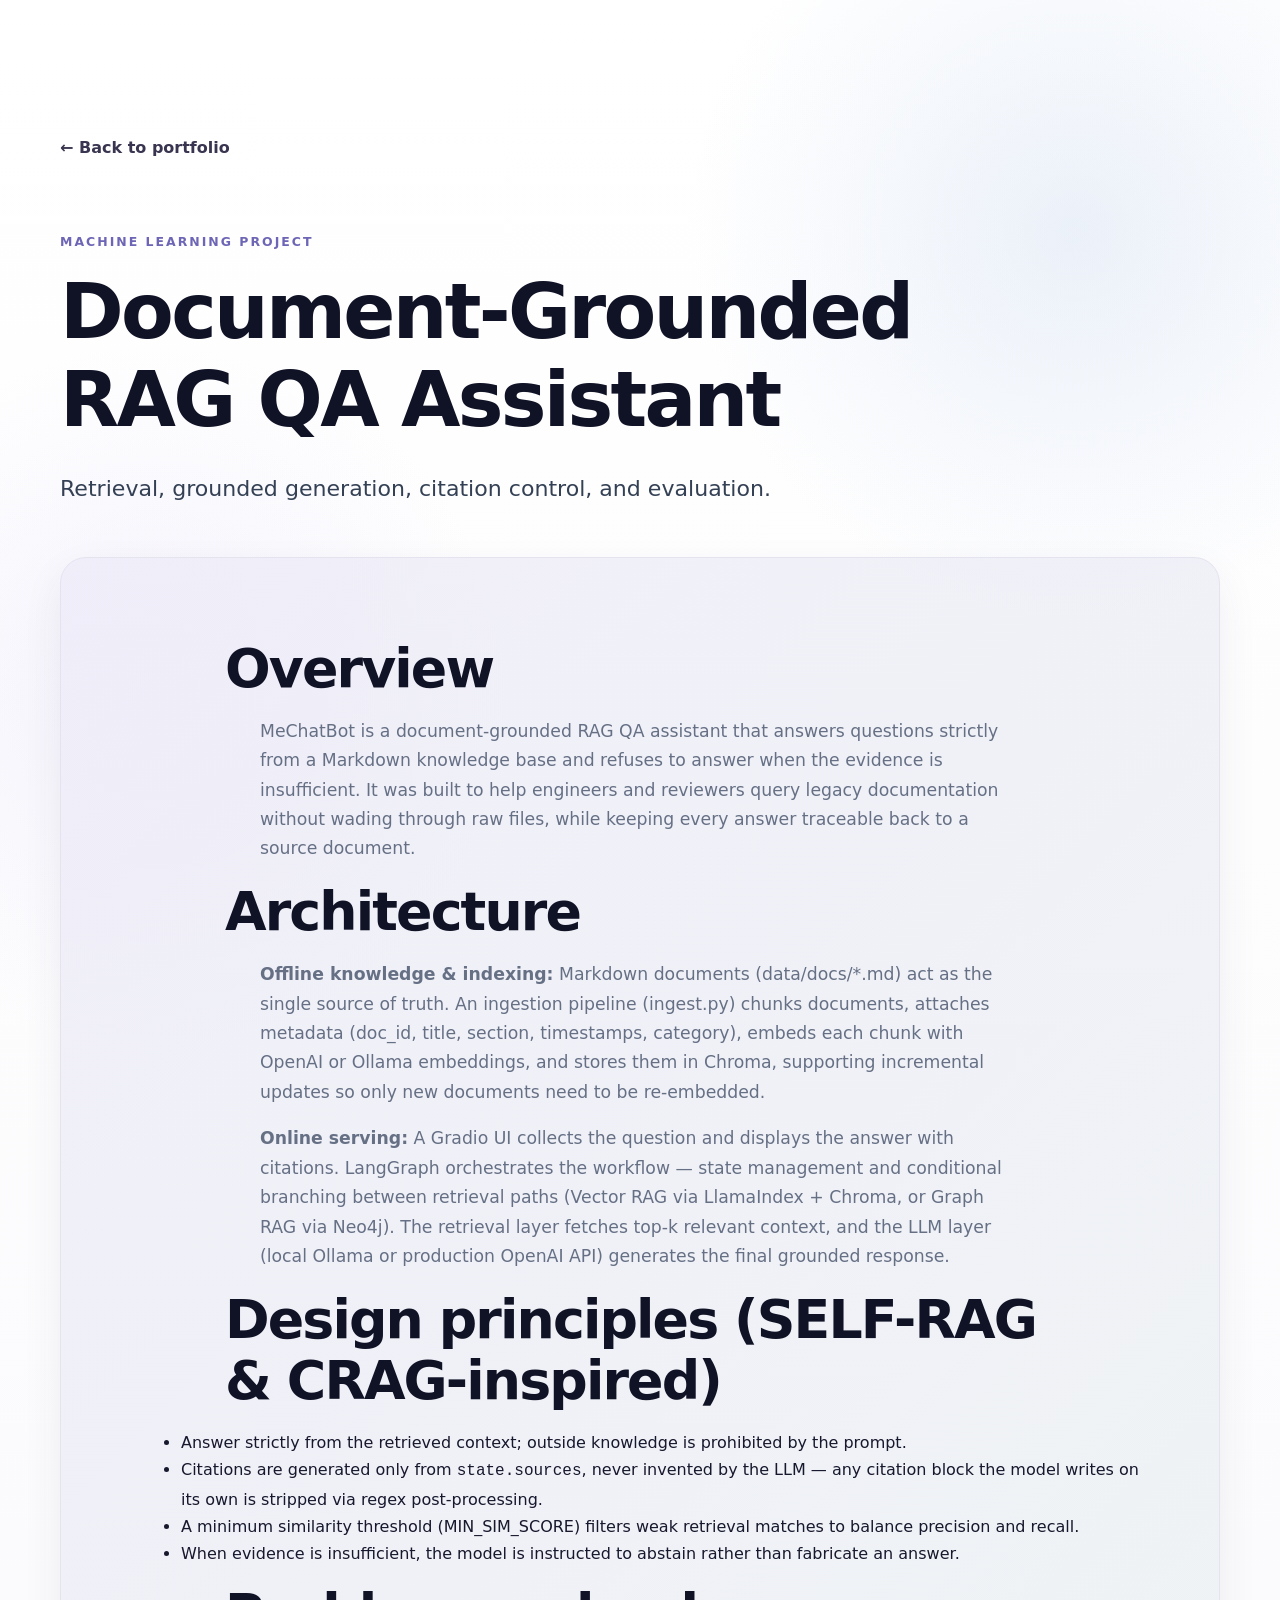
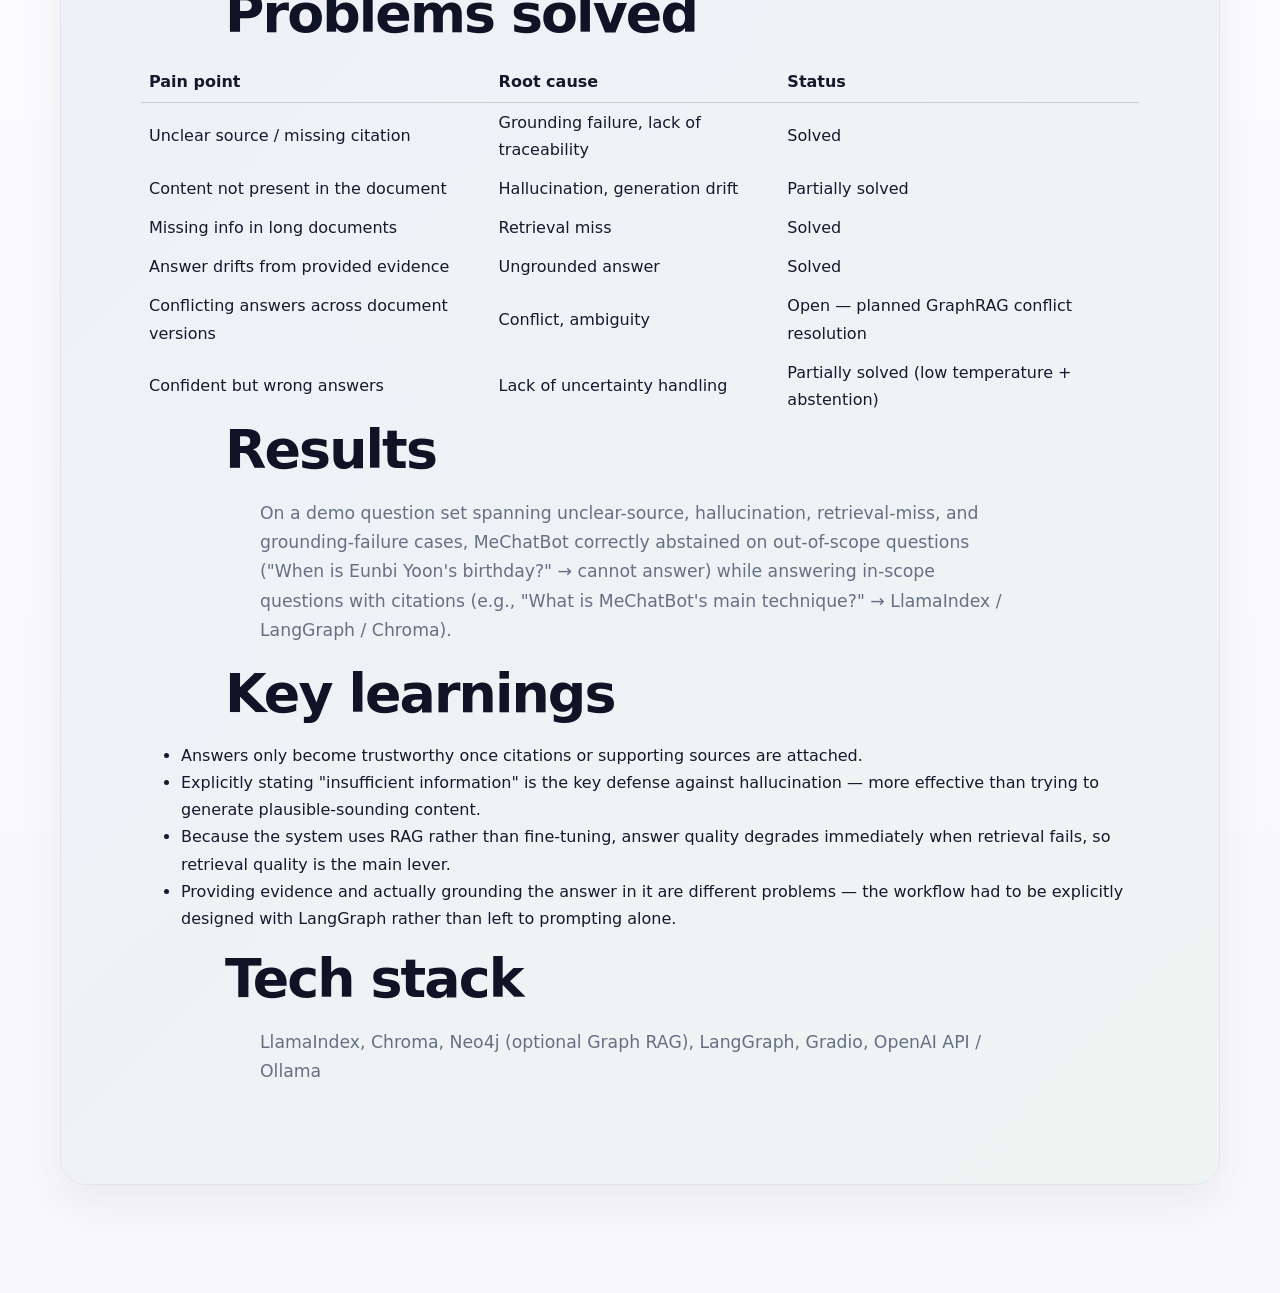
==== pages/project-rag.html @ 6f9f7d50 "update stype" ====
<!doctype html><html><head><meta charset="utf-8"><meta name="viewport" content="width=device-width,initial-scale=1"><link rel="stylesheet" href="../styles/main.css"><title>Document-Grounded RAG QA Assistant | Eunbi Yoon</title></head><body><main class="section container"><a class="card-cta" href="../index.html#ml-projects">← Back to portfolio</a><p class="eyebrow" style="margin-top:70px">Machine Learning Project</p><h1 style="font-size:clamp(2.7rem,6vw,5rem)">Document-Grounded RAG QA Assistant</h1><p class="hero-description">Retrieval, grounded generation, citation control, and evaluation.</p><div class="contact-card" style="margin-top:50px;text-align:left">
<h2>Overview</h2>
<p>MeChatBot is a document-grounded RAG QA assistant that answers questions strictly from a Markdown knowledge base and refuses to answer when the evidence is insufficient. It was built to help engineers and reviewers query legacy documentation without wading through raw files, while keeping every answer traceable back to a source document.</p>

<h2>Architecture</h2>
<p><strong>Offline knowledge &amp; indexing:</strong> Markdown documents (data/docs/*.md) act as the single source of truth. An ingestion pipeline (ingest.py) chunks documents, attaches metadata (doc_id, title, section, timestamps, category), embeds each chunk with OpenAI or Ollama embeddings, and stores them in Chroma, supporting incremental updates so only new documents need to be re-embedded.</p>
<p><strong>Online serving:</strong> A Gradio UI collects the question and displays the answer with citations. LangGraph orchestrates the workflow — state management and conditional branching between retrieval paths (Vector RAG via LlamaIndex + Chroma, or Graph RAG via Neo4j). The retrieval layer fetches top-k relevant context, and the LLM layer (local Ollama or production OpenAI API) generates the final grounded response.</p>

<h2>Design principles (SELF-RAG &amp; CRAG-inspired)</h2>
<ul>
<li>Answer strictly from the retrieved context; outside knowledge is prohibited by the prompt.</li>
<li>Citations are generated only from <code>state.sources</code>, never invented by the LLM — any citation block the model writes on its own is stripped via regex post-processing.</li>
<li>A minimum similarity threshold (MIN_SIM_SCORE) filters weak retrieval matches to balance precision and recall.</li>
<li>When evidence is insufficient, the model is instructed to abstain rather than fabricate an answer.</li>
</ul>

<h2>Problems solved</h2>
<table style="width:100%;border-collapse:collapse;margin-top:10px">
<tr style="border-bottom:1px solid #ccc"><th style="text-align:left;padding:6px 8px">Pain point</th><th style="text-align:left;padding:6px 8px">Root cause</th><th style="text-align:left;padding:6px 8px">Status</th></tr>
<tr><td style="padding:6px 8px">Unclear source / missing citation</td><td style="padding:6px 8px">Grounding failure, lack of traceability</td><td style="padding:6px 8px">Solved</td></tr>
<tr><td style="padding:6px 8px">Content not present in the document</td><td style="padding:6px 8px">Hallucination, generation drift</td><td style="padding:6px 8px">Partially solved</td></tr>
<tr><td style="padding:6px 8px">Missing info in long documents</td><td style="padding:6px 8px">Retrieval miss</td><td style="padding:6px 8px">Solved</td></tr>
<tr><td style="padding:6px 8px">Answer drifts from provided evidence</td><td style="padding:6px 8px">Ungrounded answer</td><td style="padding:6px 8px">Solved</td></tr>
<tr><td style="padding:6px 8px">Conflicting answers across document versions</td><td style="padding:6px 8px">Conflict, ambiguity</td><td style="padding:6px 8px">Open — planned GraphRAG conflict resolution</td></tr>
<tr><td style="padding:6px 8px">Confident but wrong answers</td><td style="padding:6px 8px">Lack of uncertainty handling</td><td style="padding:6px 8px">Partially solved (low temperature + abstention)</td></tr>
</table>

<h2>Results</h2>
<p>On a demo question set spanning unclear-source, hallucination, retrieval-miss, and grounding-failure cases, MeChatBot correctly abstained on out-of-scope questions ("When is Eunbi Yoon's birthday?" → cannot answer) while answering in-scope questions with citations (e.g., "What is MeChatBot's main technique?" → LlamaIndex / LangGraph / Chroma).</p>

<h2>Key learnings</h2>
<ul>
<li>Answers only become trustworthy once citations or supporting sources are attached.</li>
<li>Explicitly stating "insufficient information" is the key defense against hallucination — more effective than trying to generate plausible-sounding content.</li>
<li>Because the system uses RAG rather than fine-tuning, answer quality degrades immediately when retrieval fails, so retrieval quality is the main lever.</li>
<li>Providing evidence and actually grounding the answer in it are different problems — the workflow had to be explicitly designed with LangGraph rather than left to prompting alone.</li>
</ul>

<h2>Tech stack</h2>
<p>LlamaIndex, Chroma, Neo4j (optional Graph RAG), LangGraph, Gradio, OpenAI API / Ollama</p>
</div></main></body></html>
---- styles/main.css ----
:root {
  --ink: #101828;
  --ink-strong: #07111f;
  --muted: #5f6b7a;
  --paper: #ffffff;
  --soft: #f4f6f8;
  --line: #dce2e8;
  --accent: #1f5eff;
  --accent-dark: #1446c6;
  --dark: #0b1220;
  --dark-soft: #121c2d;
  --max-width: 1160px;
  --radius: 18px;
  --shadow: 0 20px 55px rgba(16, 24, 40, 0.09);
}

* {
  box-sizing: border-box;
}

html {
  scroll-behavior: smooth;
  scroll-padding-top: 90px;
}

body {
  margin: 0;
  background: var(--paper);
  color: var(--ink);
  font-family: "DM Sans", system-ui, -apple-system, BlinkMacSystemFont, "Segoe UI", sans-serif;
  font-size: 16px;
  line-height: 1.7;
  -webkit-font-smoothing: antialiased;
}

::selection {
  color: white;
  background: var(--accent);
}

img {
  max-width: 100%;
}

button,
a {
  font: inherit;
}

a {
  color: inherit;
  text-decoration: none;
}

p,
h1,
h2,
h3 {
  margin-top: 0;
}

h1,
h2,
h3,
.brand {
  font-family: "Manrope", system-ui, sans-serif;
}

h1,
h2,
h3 {
  color: var(--ink-strong);
  line-height: 1.14;
  letter-spacing: -0.035em;
}

h1 {
  max-width: 880px;
  margin-bottom: 26px;
  font-size: clamp(3rem, 6.8vw, 6.2rem);
  font-weight: 800;
}

h1 span {
  color: var(--accent);
}

h2 {
  margin-bottom: 18px;
  font-size: clamp(2.1rem, 4.2vw, 4rem);
  font-weight: 750;
}

h3 {
  margin-bottom: 12px;
  font-size: clamp(1.35rem, 2.2vw, 2rem);
  font-weight: 700;
}

.container {
  width: min(calc(100% - 48px), var(--max-width));
  margin-inline: auto;
}

.skip-link {
  position: absolute;
  z-index: 999;
  top: -60px;
  left: 20px;
  padding: 10px 14px;
  color: white;
  background: var(--dark);
  border-radius: 8px;
}

.skip-link:focus {
  top: 16px;
}

.site-header {
  position: sticky;
  z-index: 100;
  top: 0;
  background: rgba(255, 255, 255, 0.9);
  border-bottom: 1px solid rgba(220, 226, 232, 0.9);
  backdrop-filter: blur(16px);
}

.nav {
  min-height: 76px;
  display: flex;
  align-items: center;
  justify-content: space-between;
  gap: 28px;
}

.brand {
  display: inline-flex;
  align-items: center;
  gap: 12px;
  font-weight: 800;
  letter-spacing: -0.02em;
}

.brand-mark {
  width: 36px;
  height: 36px;
  display: grid;
  place-items: center;
  color: white;
  background: var(--ink-strong);
  border-radius: 50%;
  font-size: 0.75rem;
}

.nav-links {
  display: flex;
  align-items: center;
  gap: 28px;
  color: var(--muted);
  font-size: 0.94rem;
  font-weight: 600;
}

.nav-links a,
.footer-links a,
.social-links a {
  transition: color 160ms ease;
}

.nav-links a:hover,
.footer-links a:hover,
.social-links a:hover {
  color: var(--accent);
}

.nav-resume {
  padding: 9px 16px;
  color: white;
  background: var(--ink-strong);
  border-radius: 999px;
  font-size: 0.9rem;
  font-weight: 700;
  transition: transform 160ms ease, background 160ms ease;
}

.nav-resume:hover {
  background: var(--accent);
  transform: translateY(-1px);
}

.hero {
  min-height: calc(100vh - 76px);
  display: grid;
  grid-template-columns: minmax(0, 1.6fr) minmax(310px, 0.72fr);
  align-items: center;
  gap: 70px;
  padding-block: 100px;
}

.availability {
  width: fit-content;
  display: inline-flex;
  align-items: center;
  gap: 9px;
  margin-bottom: 24px;
  padding: 7px 12px;
  color: #126b43;
  background: #ebf8f1;
  border: 1px solid #c8ead8;
  border-radius: 999px;
  font-size: 0.85rem;
  font-weight: 700;
}

.availability span {
  width: 8px;
  height: 8px;
  background: #1b9b62;
  border-radius: 50%;
  box-shadow: 0 0 0 4px rgba(27, 155, 98, 0.13);
}

.eyebrow {
  margin-bottom: 16px;
  color: var(--accent);
  font-size: 0.78rem;
  font-weight: 800;
  letter-spacing: 0.16em;
  text-transform: uppercase;
}

.hero-description {
  max-width: 760px;
  margin-bottom: 14px;
  color: #344054;
  font-size: clamp(1.15rem, 1.9vw, 1.38rem);
  line-height: 1.68;
}

.hero-subtext {
  max-width: 700px;
  color: var(--muted);
}

.hero-actions {
  display: flex;
  flex-wrap: wrap;
  gap: 12px;
  margin-top: 34px;
}

.button {
  min-height: 48px;
  display: inline-flex;
  align-items: center;
  justify-content: center;
  padding: 11px 20px;
  border: 1px solid transparent;
  border-radius: 10px;
  font-weight: 700;
  transition: transform 160ms ease, box-shadow 160ms ease, background 160ms ease;
}

.button:hover {
  transform: translateY(-2px);
}

.button-primary {
  color: white;
  background: var(--accent);
  box-shadow: 0 10px 25px rgba(31, 94, 255, 0.2);
}

.button-primary:hover {
  background: var(--accent-dark);
  box-shadow: 0 14px 30px rgba(31, 94, 255, 0.25);
}

.button-secondary {
  color: var(--ink);
  background: white;
  border-color: var(--line);
}

.button-secondary:hover {
  border-color: #aeb8c4;
  box-shadow: 0 10px 22px rgba(16, 24, 40, 0.08);
}

.social-links {
  display: flex;
  flex-wrap: wrap;
  gap: 22px;
  margin-top: 28px;
  color: var(--muted);
  font-size: 0.92rem;
  font-weight: 700;
}

.hero-panel {
  padding: 28px;
  color: white;
  background: var(--dark);
  border-radius: 24px;
  box-shadow: var(--shadow);
}

.panel-header {
  display: flex;
  align-items: center;
  justify-content: space-between;
  padding-bottom: 20px;
  border-bottom: 1px solid rgba(255, 255, 255, 0.12);
}

.panel-kicker,
.panel-number {
  color: #9fb2cc;
  font-size: 0.76rem;
  font-weight: 800;
  letter-spacing: 0.13em;
  text-transform: uppercase;
}

.panel-list article {
  display: grid;
  grid-template-columns: 30px 1fr;
  gap: 14px;
  padding-block: 24px;
  border-bottom: 1px solid rgba(255, 255, 255, 0.1);
}

.panel-list article:last-child {
  padding-bottom: 2px;
  border-bottom: 0;
}

.panel-list article > span {
  color: #6f8cb4;
  font-size: 0.76rem;
  font-weight: 800;
}

.panel-list h2 {
  margin-bottom: 7px;
  color: white;
  font-size: 1.08rem;
  letter-spacing: -0.02em;
}

.panel-list p {
  margin: 0;
  color: #aebcd0;
  font-size: 0.92rem;
  line-height: 1.62;
}

.section {
  padding-block: 110px;
}

.section-dark {
  color: white;
  background: var(--dark);
}

.section-dark h2 {
  color: white;
}

.section-soft {
  background: var(--soft);
  border-block: 1px solid var(--line);
}

.about-grid {
  display: grid;
  grid-template-columns: 190px 1fr;
  gap: 80px;
}

.section-label {
  display: flex;
  align-items: center;
  gap: 14px;
  align-self: start;
  color: #9fb2cc;
  font-size: 0.76rem;
  font-weight: 800;
  letter-spacing: 0.13em;
  text-transform: uppercase;
}

.section-label span {
  width: 35px;
  height: 35px;
  display: grid;
  place-items: center;
  border: 1px solid currentColor;
  border-radius: 50%;
}

.section-label p {
  margin: 0;
}

.section-label.light {
  color: var(--accent);
}

.about-copy > p {
  max-width: 830px;
  color: #b7c2d2;
  font-size: 1.08rem;
}

.stats-grid {
  display: grid;
  grid-template-columns: repeat(4, 1fr);
  gap: 16px;
  margin-top: 50px;
}

.stats-grid div {
  min-height: 135px;
  display: flex;
  flex-direction: column;
  justify-content: flex-end;
  padding: 22px;
  background: var(--dark-soft);
  border: 1px solid rgba(255, 255, 255, 0.09);
  border-radius: 14px;
}

.stats-grid strong {
  color: white;
  font-family: "Manrope", sans-serif;
  font-size: 2rem;
}

.stats-grid span {
  color: #9fb0c6;
  font-size: 0.86rem;
}

.section-heading {
  display: grid;
  grid-template-columns: 190px 1fr;
  gap: 80px;
  margin-bottom: 54px;
}

.section-heading > div:last-child {
  max-width: 800px;
}

.section-heading h2 {
  margin-bottom: 10px;
}

.section-heading > div:last-child > p {
  margin: 0;
  color: var(--muted);
}

.projects-list {
  border-top: 1px solid var(--line);
}

.project-card {
  display: grid;
  grid-template-columns: 110px 1fr;
  gap: 50px;
  padding-block: 52px;
  border-bottom: 1px solid var(--line);
}

.featured-project {
  margin-top: 24px;
  padding: 42px;
  background: #f8faff;
  border: 1px solid #d9e3ff;
  border-radius: var(--radius);
}

.project-index {
  color: #a1aab6;
  font-family: "Manrope", sans-serif;
  font-size: 0.9rem;
  font-weight: 800;
}

.project-topline {
  display: flex;
  align-items: center;
  justify-content: space-between;
  gap: 20px;
  margin-bottom: 12px;
  color: var(--accent);
  font-size: 0.78rem;
  font-weight: 800;
  letter-spacing: 0.08em;
  text-transform: uppercase;
}

.project-topline p {
  margin: 0;
}

.project-summary {
  max-width: 880px;
  margin-bottom: 24px;
  color: var(--muted);
  font-size: 1.04rem;
}

.metrics {
  display: grid;
  grid-template-columns: repeat(3, 1fr);
  gap: 12px;
  margin: 28px 0;
}

.metrics.compact-metrics {
  max-width: 620px;
  grid-template-columns: repeat(2, 1fr);
}

.metrics div {
  padding: 18px;
  background: white;
  border: 1px solid var(--line);
  border-radius: 12px;
}

.metrics strong,
.metrics span {
  display: block;
}

.metrics strong {
  color: var(--ink-strong);
  font-family: "Manrope", sans-serif;
  font-size: 1.25rem;
}

.metrics span {
  color: var(--muted);
  font-size: 0.8rem;
}

.tag-list {
  display: flex;
  flex-wrap: wrap;
  gap: 8px;
}

.tag-list span {
  padding: 5px 10px;
  color: #495566;
  background: white;
  border: 1px solid var(--line);
  border-radius: 999px;
  font-size: 0.78rem;
  font-weight: 600;
}

.project-links {
  margin-top: 24px;
}

.project-links a {
  color: var(--accent);
  font-weight: 800;
}

.project-links a:hover {
  color: var(--accent-dark);
}

.experience-list {
  background: white;
  border: 1px solid var(--line);
  border-radius: var(--radius);
  overflow: hidden;
}

.experience-card {
  display: grid;
  grid-template-columns: 220px 1fr;
  gap: 50px;
  padding: 40px;
  border-bottom: 1px solid var(--line);
}

.experience-card:last-child {
  border-bottom: 0;
}

.experience-date {
  color: var(--muted);
  font-size: 0.88rem;
  font-weight: 700;
}

.company {
  margin-bottom: 8px;
  color: var(--accent);
  font-size: 0.83rem;
  font-weight: 800;
  letter-spacing: 0.07em;
  text-transform: uppercase;
}

.experience-main h3 {
  margin-bottom: 16px;
}

.experience-main ul {
  margin: 0 0 22px;
  padding-left: 20px;
  color: var(--muted);
}

.experience-main li + li {
  margin-top: 8px;
}

.education-card .experience-main > p:last-child {
  color: var(--muted);
}

.skills-grid {
  display: grid;
  grid-template-columns: repeat(2, 1fr);
  gap: 18px;
}

.skills-grid article {
  min-height: 260px;
  padding: 32px;
  border: 1px solid var(--line);
  border-radius: var(--radius);
  transition: transform 180ms ease, box-shadow 180ms ease, border-color 180ms ease;
}

.skills-grid article:hover {
  border-color: #bac6d3;
  box-shadow: var(--shadow);
  transform: translateY(-4px);
}

.skill-number {
  margin-bottom: 50px;
  color: var(--accent);
  font-size: 0.76rem;
  font-weight: 800;
}

.skills-grid article > p:last-child {
  margin: 0;
  color: var(--muted);
}

.awards-section {
  color: white;
  background: var(--accent);
}

.awards-section h2 {
  max-width: 650px;
  margin: 0;
  color: white;
}

.awards-section .eyebrow {
  color: #dce6ff;
}

.awards-grid {
  display: grid;
  grid-template-columns: 1fr 1fr;
  gap: 90px;
  align-items: end;
}

.award-details {
  display: grid;
  grid-template-columns: repeat(3, 1fr);
  gap: 14px;
}

.award-details div {
  min-height: 150px;
  display: flex;
  flex-direction: column;
  justify-content: flex-end;
  padding: 20px;
  background: rgba(255, 255, 255, 0.12);
  border: 1px solid rgba(255, 255, 255, 0.2);
  border-radius: 14px;
}

.award-details strong {
  font-family: "Manrope", sans-serif;
  font-size: 2rem;
}

.award-details span {
  color: #e3eaff;
  font-size: 0.82rem;
}

.contact-card {
  padding: 80px;
  text-align: center;
  background: var(--soft);
  border: 1px solid var(--line);
  border-radius: 26px;
}

.contact-card h2 {
  max-width: 830px;
  margin-inline: auto;
}

.contact-card > p:not(.eyebrow) {
  max-width: 760px;
  margin-inline: auto;
  color: var(--muted);
  font-size: 1.08rem;
}

.contact-actions {
  justify-content: center;
}

.contact-email {
  display: inline-block;
  margin-top: 24px;
  color: var(--accent);
  font-weight: 800;
}

.footer {
  color: #9ba8b8;
  background: var(--dark);
}

.footer-inner {
  min-height: 160px;
  display: grid;
  grid-template-columns: 1fr auto auto;
  align-items: center;
  gap: 50px;
}

.footer strong {
  color: white;
  font-family: "Manrope", sans-serif;
}

.footer p {
  margin: 3px 0 0;
  font-size: 0.86rem;
}

.footer-links {
  display: flex;
  gap: 18px;
  font-size: 0.9rem;
  font-weight: 700;
}

@media (max-width: 980px) {
  .nav-links {
    display: none;
  }

  .hero {
    grid-template-columns: 1fr;
    min-height: auto;
    gap: 55px;
    padding-block: 80px;
  }

  .hero-panel {
    max-width: 650px;
  }

  .about-grid,
  .section-heading {
    grid-template-columns: 1fr;
    gap: 28px;
  }

  .stats-grid {
    grid-template-columns: repeat(2, 1fr);
  }

  .awards-grid {
    grid-template-columns: 1fr;
    gap: 50px;
  }

  .footer-inner {
    grid-template-columns: 1fr auto;
  }

  .footer-inner > p:last-child {
    grid-column: 1 / -1;
    margin-bottom: 26px;
  }
}

@media (max-width: 720px) {
  .container {
    width: min(calc(100% - 30px), var(--max-width));
  }

  .nav {
    min-height: 68px;
  }

  .brand > span:last-child {
    display: none;
  }

  .section {
    padding-block: 78px;
  }

  .project-card,
  .experience-card {
    grid-template-columns: 1fr;
    gap: 14px;
  }

  .featured-project,
  .experience-card {
    padding: 26px;
  }

  .metrics,
  .metrics.compact-metrics,
  .skills-grid,
  .award-details {
    grid-template-columns: 1fr;
  }

  .project-topline {
    align-items: flex-start;
    flex-direction: column;
    gap: 4px;
  }

  .skills-grid article {
    min-height: auto;
  }

  .skill-number {
    margin-bottom: 30px;
  }

  .contact-card {
    padding: 50px 24px;
  }

  .footer-inner {
    grid-template-columns: 1fr;
    gap: 20px;
    padding-block: 42px;
  }

  .footer-inner > p:last-child {
    grid-column: auto;
    margin-bottom: 0;
  }
}

@media (max-width: 480px) {
  h1 {
    font-size: 2.75rem;
  }

  .nav-resume {
    padding: 8px 12px;
  }

  .hero {
    padding-block: 62px;
  }

  .hero-actions .button {
    width: 100%;
  }

  .stats-grid {
    grid-template-columns: 1fr;
  }

  .social-links {
    gap: 15px;
  }
}

@media (prefers-reduced-motion: reduce) {
  html {
    scroll-behavior: auto;
  }

  *,
  *::before,
  *::after {
    transition-duration: 0.01ms !important;
    animation-duration: 0.01ms !important;
    animation-iteration-count: 1 !important;
  }
}

.project-category { margin-top: 64px; }
.project-category > h3 { margin-bottom: 24px; font-size: clamp(1.7rem, 3vw, 2.6rem); }
.project-category + .project-category { margin-top: 88px; }
.certification-section { background: var(--dark); color: white; }
.certification-section h2, .certification-section h3 { color: white; }
.certification-section .section-heading > div:last-child > p { color: #aebcd0; }
.certification-grid { display: grid; grid-template-columns: repeat(3, 1fr); gap: 18px; }
.certification-grid article { min-height: 220px; padding: 28px; background: var(--dark-soft); border: 1px solid rgba(255,255,255,.1); border-radius: var(--radius); }
.certification-grid article > p:last-child { margin: 0; color: #aebcd0; }
@media (max-width: 980px) { .certification-grid { grid-template-columns: 1fr; } }


/* --- 2026 portfolio refresh: brighter, visual, clickable cards --- */
body{background:linear-gradient(180deg,#fff 0%,#fbfcff 34%,#fff 100%)}
.hero{position:relative}.hero:before{content:"";position:absolute;width:420px;height:420px;right:4%;top:8%;background:radial-gradient(circle,rgba(116,94,255,.16),rgba(74,144,255,.08) 45%,transparent 70%);filter:blur(8px);pointer-events:none}
.showcase-section{position:relative;overflow:hidden}.research-section{background:linear-gradient(135deg,#f8f5ff 0%,#fff 48%,#f1f7ff 100%)}.ml-section{background:linear-gradient(135deg,#fff 0%,#f2fbff 52%,#fff7fb 100%);border-block:1px solid #e8edf6}
.visual-card-grid{display:grid;grid-template-columns:repeat(2,minmax(0,1fr));gap:28px}.visual-card{display:flex;flex-direction:column;min-width:0;background:rgba(255,255,255,.88);border:1px solid rgba(166,180,214,.45);border-radius:24px;overflow:hidden;box-shadow:0 16px 45px rgba(57,72,115,.10);transition:transform .28s ease,box-shadow .28s ease,border-color .28s ease}.visual-card:hover{transform:translateY(-8px);box-shadow:0 28px 70px rgba(67,80,145,.18);border-color:rgba(91,101,255,.42)}
.card-image,.cert-image{position:relative;overflow:hidden;background:linear-gradient(135deg,#e9e6ff,#e9f5ff 52%,#ffeef6);isolation:isolate}.card-image{aspect-ratio:16/9}.card-image img,.cert-image img{width:100%;height:100%;object-fit:cover;display:block;transition:transform .5s ease}.visual-card:hover .card-image img,.cert-card:hover .cert-image img{transform:scale(1.045)}.card-image img:not([src]),.cert-image img:not([src]){display:none}.image-fallback{position:absolute;inset:0;display:grid;place-items:center;padding:30px;text-align:center;font-family:"Manrope",sans-serif;font-weight:800;font-size:1.25rem;color:#44506b;background:linear-gradient(135deg,rgba(226,220,255,.95),rgba(222,244,255,.92) 55%,rgba(255,226,241,.9));z-index:-1}.metric-badge{position:absolute;right:16px;bottom:16px;padding:8px 12px;border-radius:999px;background:rgba(9,17,36,.84);color:#fff;font-size:.78rem;font-weight:800;backdrop-filter:blur(10px)}
.card-body{padding:28px}.card-body h3{font-size:clamp(1.35rem,2vw,1.85rem)}.card-meta{display:flex;justify-content:space-between;gap:14px;margin-bottom:13px;color:#6758e8;font-size:.75rem;font-weight:800;letter-spacing:.06em;text-transform:uppercase}.card-body>p{color:var(--muted)}.card-cta{display:inline-flex;align-items:center;gap:7px;margin-top:24px;color:#4e55df;font-weight:800}.card-cta b{transition:transform .2s ease}.visual-card:hover .card-cta b{transform:translate(3px,-3px)}
.research-card:before,.ml-card:before{content:"";height:4px;background:linear-gradient(90deg,#7758ff,#4ca5ff,#f37bb6)}
.certification-section{background:linear-gradient(135deg,#0b1220 0%,#151c38 45%,#251b4c 100%);color:white;position:relative;overflow:hidden}.certification-section:after{content:"";position:absolute;width:500px;height:500px;right:-160px;top:-180px;border-radius:50%;background:radial-gradient(circle,rgba(137,111,255,.32),transparent 67%)}.certification-section .section-heading,.certification-section .certification-grid{position:relative;z-index:1}.certification-section h2,.certification-section h3{color:white}.certification-section .section-heading>div:last-child>p{color:#c6cde0}.certification-grid{display:grid;grid-template-columns:repeat(3,minmax(0,1fr));gap:22px}.cert-card{overflow:hidden;background:rgba(255,255,255,.09);border:1px solid rgba(255,255,255,.16);border-radius:22px;box-shadow:0 18px 50px rgba(0,0,0,.18);backdrop-filter:blur(12px);transition:transform .28s ease,border-color .28s ease,background .28s ease}.cert-card:hover{transform:translateY(-7px) rotate(-.25deg);border-color:rgba(188,176,255,.62);background:rgba(255,255,255,.13)}.cert-image{aspect-ratio:4/3;background:linear-gradient(135deg,#2a2858,#183d68 60%,#49234f)}.cert-image .image-fallback{color:#eef1ff;background:linear-gradient(135deg,#34306c,#20527d 55%,#6a345f)}.cert-copy{padding:23px}.cert-copy .company{color:#c9c2ff}.cert-copy>p:last-child{color:#bbc5dc}
@media(max-width:900px){.visual-card-grid,.certification-grid{grid-template-columns:1fr}.cert-card{display:grid;grid-template-columns:minmax(180px,.75fr) 1fr}.cert-image{aspect-ratio:auto;min-height:220px}}
@media(max-width:600px){.card-body{padding:22px}.card-meta{flex-direction:column;gap:3px}.cert-card{display:block}.cert-image{aspect-ratio:4/3;min-height:0}}

/* Warm lilac / rose / peach palette override */
:root{--accent:#b45f8d;--accent-dark:#8e466d;--dark:#211a22;--dark-soft:#30252f;--soft:#fff9f7;--line:#eadfdf;--muted:#6f6269;--ink:#332a30;--ink-strong:#241d21}
body{background:linear-gradient(180deg,#fffdfb 0%,#fff8f6 34%,#fffdfb 100%)}
.hero:before{background:radial-gradient(circle,rgba(235,166,190,.24),rgba(244,196,151,.13) 45%,transparent 70%)}
.research-section{background:linear-gradient(135deg,#fff4f7 0%,#fffdfb 48%,#fff4ed 100%)}
.ml-section{background:linear-gradient(135deg,#fffdfb 0%,#f7f1e8 52%,#fff2f5 100%);border-block:1px solid #eee1dc}
.card-image,.cert-image{background:linear-gradient(135deg,#f7dfe8,#f7ead8 52%,#eee3ef)}
.image-fallback{color:#6b4f5c;background:linear-gradient(135deg,rgba(248,218,228,.96),rgba(250,232,207,.94) 55%,rgba(238,221,236,.92))}
.card-meta{color:#ad5c83}.card-cta{color:#a44f78}
.research-card:before,.ml-card:before{background:linear-gradient(90deg,#c96893,#e7a36f,#b58ab9)}
.certification-section{background:linear-gradient(135deg,#241b21 0%,#3a2833 48%,#50313d 100%)}
.certification-section:after{background:radial-gradient(circle,rgba(224,139,169,.27),transparent 67%)}
.cert-card:hover{border-color:rgba(241,190,207,.65)}
.cert-image{background:linear-gradient(135deg,#5a3545,#704a43 58%,#61415f)}
.cert-image .image-fallback{color:#fff8f6;background:linear-gradient(135deg,#674052,#805548 55%,#714d6c)}
.cert-copy .company{color:#f1bdcf}

/* ===== Pastel card-forward refresh ===== */
:root {
  --accent: #7659e8;
  --accent-dark: #4d3aa6;
  --ink: #17182d;
  --ink-strong: #101226;
  --muted: #667085;
  --paper: #fffefe;
  --soft: #fbf9ff;
  --line: rgba(118, 89, 232, .14);
  --dark: #25233d;
  --shadow: 0 22px 60px rgba(72, 56, 120, .10);
}
body {
  background:
    radial-gradient(circle at 12% 8%, rgba(215,205,255,.35), transparent 26%),
    radial-gradient(circle at 88% 10%, rgba(255,214,226,.38), transparent 24%),
    linear-gradient(180deg,#fff 0%,#fdfbff 48%,#fff 100%);
}
.site-header { background: rgba(255,255,255,.78); border-bottom-color: rgba(118,89,232,.10); }
.nav-resume, .button-primary { background: linear-gradient(135deg,#34324f,#24243d); box-shadow: 0 10px 28px rgba(37,35,61,.18); }
.nav-resume:hover, .button-primary:hover { background: linear-gradient(135deg,#4b466e,#2d2a4c); }
.hero { min-height: 690px; padding-block: 92px 76px; position: relative; }
.hero::after { content:""; position:absolute; width:380px; height:380px; right:2%; top:90px; border-radius:48% 52% 55% 45%; background:linear-gradient(135deg,rgba(255,190,211,.56),rgba(208,200,255,.62) 55%,rgba(203,238,255,.50)); filter:blur(2px); opacity:.75; z-index:-1; transform:rotate(-12deg); }
.hero h1 { max-width: 820px; font-size: clamp(3.1rem,6vw,5.7rem); }
.hero h1 span { background: linear-gradient(90deg,#ee8fae,#9b78e8,#6fa6db); -webkit-background-clip:text; background-clip:text; color:transparent; }
.availability { color:#725a91; background:rgba(255,255,255,.76); border-color:rgba(137,111,186,.18); box-shadow:0 8px 24px rgba(84,65,125,.07); }
.availability span { background:#8d75d8; box-shadow:0 0 0 4px rgba(141,117,216,.12); }
.section-dark { color:var(--ink); background:transparent; }
.section-dark h2 { color:var(--ink-strong); }
.about-copy > p { color:var(--muted); }
.about-grid { padding: 52px; border:1px solid rgba(118,89,232,.11); border-radius:30px; background:rgba(255,255,255,.66); box-shadow:var(--shadow); backdrop-filter:blur(16px); }
.stats-grid div { background:linear-gradient(145deg,rgba(246,242,255,.92),rgba(255,244,248,.88)); border:1px solid rgba(118,89,232,.10); }
.stats-grid strong { color:var(--ink-strong); }
.stats-grid span { color:var(--muted); }
.showcase-section { position:relative; }
.research-section { background:linear-gradient(180deg,rgba(248,246,255,.78),rgba(255,255,255,.55)); }
.ml-section { background:linear-gradient(180deg,rgba(255,255,255,.65),rgba(255,247,250,.65)); }
.showcase-heading { display:grid; grid-template-columns:minmax(0,1.4fr) minmax(260px,.6fr); gap:50px; align-items:end; margin-bottom:38px; }
.showcase-heading h2 { max-width:760px; margin:0; font-size:clamp(2.25rem,4vw,3.8rem); }
.showcase-heading > p { margin:0 0 8px; color:var(--muted); font-size:1.02rem; }
.visual-card-grid { gap:24px; }
.visual-card { overflow:hidden; border:1px solid rgba(118,89,232,.16); border-radius:24px; background:rgba(255,255,255,.82); box-shadow:0 14px 38px rgba(61,48,104,.08); transition:transform .28s ease,box-shadow .28s ease,border-color .28s ease; }
.visual-card:hover { transform:translateY(-7px); border-color:rgba(118,89,232,.32); box-shadow:0 26px 60px rgba(61,48,104,.14); }
.card-image { min-height:295px; position:relative; overflow:hidden; background:linear-gradient(125deg,#dce8ff 0%,#e7e1ff 46%,#ffe1ec 100%); }
.research-card:nth-child(1) .card-image { background:linear-gradient(135deg,#efe9ff,#dcecff 55%,#ffe8f0); }
.research-card:nth-child(2) .card-image { background:linear-gradient(135deg,#ffe8ee,#e5ddff 55%,#dff4ff); }
.ml-card:nth-child(1) .card-image { background:linear-gradient(135deg,#dbeaff,#e4e2ff 48%,#ffe1ea); }
.ml-card:nth-child(2) .card-image { background:linear-gradient(135deg,#e7f5ff,#e9e2ff 48%,#ffe9ef); }
.card-image::before { content:""; position:absolute; inset:0; background:radial-gradient(circle at 25% 20%,rgba(255,255,255,.8),transparent 28%); pointer-events:none; }
.card-image img { width:100%; height:100%; min-height:295px; object-fit:cover; transition:transform .45s ease; }
.visual-card:hover .card-image img { transform:scale(1.035); }
.image-fallback { position:absolute; inset:0; display:grid; place-items:center; padding:30px; text-align:center; color:#475273; font-family:"Manrope",sans-serif; font-size:1.28rem; font-weight:800; letter-spacing:-.02em; }
.card-body { padding:30px 30px 28px; }
.card-meta { color:#7558dc; }
.card-body h3 { font-size:clamp(1.45rem,2.2vw,2.05rem); }
.card-body > p { color:var(--muted); }
.tag-list span { background:#f5f2ff; border-color:rgba(118,89,232,.12); color:#665b86; }
.card-cta { color:#393550; }
.metric-badge { right:20px; bottom:18px; background:#3b394f; box-shadow:0 8px 24px rgba(42,39,64,.16); }
.certification-section { background:linear-gradient(180deg,rgba(248,245,255,.62),rgba(255,250,252,.74)); }
.certification-grid { gap:20px; }
.cert-card { border-radius:24px; overflow:hidden; border:1px solid rgba(118,89,232,.14); background:rgba(255,255,255,.84); box-shadow:0 14px 38px rgba(61,48,104,.07); transition:transform .25s ease,box-shadow .25s ease; }
.cert-card:hover { transform:translateY(-6px) rotate(-.2deg); box-shadow:0 24px 52px rgba(61,48,104,.13); }
.cert-image { min-height:235px; background:linear-gradient(135deg,#f0ebff,#e4f2ff 52%,#ffe9ef); overflow:hidden; }
.cert-image img { width:100%; height:100%; min-height:235px; object-fit:contain; padding:18px; transition:transform .35s ease; }
.cert-card:hover .cert-image img { transform:scale(1.035); }
.cert-copy { padding:24px 26px 28px; }
.section-soft { background:rgba(248,247,252,.72); border-block-color:rgba(118,89,232,.09); }
.experience-list { border-color:rgba(118,89,232,.11); box-shadow:0 14px 38px rgba(61,48,104,.05); }
.skills-grid article { background:rgba(255,255,255,.72); border-color:rgba(118,89,232,.12); }
.skills-grid article:hover { border-color:rgba(118,89,232,.28); box-shadow:0 22px 48px rgba(61,48,104,.10); }
.awards-section { background:linear-gradient(115deg,#5b4f85,#8c6eb3 52%,#c7839e); }
.contact-card { background:linear-gradient(135deg,rgba(244,240,255,.92),rgba(255,241,247,.90)); border-color:rgba(118,89,232,.12); box-shadow:var(--shadow); }
@media (max-width: 980px) { .showcase-heading { grid-template-columns:1fr; gap:14px; } .hero::after{width:280px;height:280px;opacity:.35;} }
@media (max-width: 720px) { .about-grid{padding:28px;} .card-image,.card-image img{min-height:230px;} .cert-image,.cert-image img{min-height:190px;} }


/* Balanced pastel palette — soft, bright, but not pink-heavy */
:root {
  --accent: #7067c9;
  --accent-dark: #514a9d;
  --soft: #f7f7fb;
  --line: #e5e3ee;
  --pastel-lilac: #ece9ff;
  --pastel-sage: #e8f2ed;
  --pastel-peach: #f7eee4;
  --pastel-sky: #e9f1f6;
}
body {
  background:
    radial-gradient(circle at 84% 8%, rgba(198, 214, 238, .34), transparent 24rem),
    radial-gradient(circle at 12% 24%, rgba(225, 219, 247, .32), transparent 22rem),
    linear-gradient(180deg, #fff 0%, #fbfbfd 55%, #f8f8fb 100%);
}
.hero::before {
  background: radial-gradient(circle, rgba(197, 207, 238, .42), rgba(226, 221, 245, .22) 45%, transparent 70%);
}
h1 span, .gradient-text {
  background: linear-gradient(100deg, #6f68bb 0%, #8f83c7 46%, #718fa0 100%);
  -webkit-background-clip: text;
  background-clip: text;
  color: transparent;
}
.project-card, .research-card, .certification-grid article, .cert-card, .contact-card {
  background: rgba(255,255,255,.82);
  border-color: #e5e3ee;
  box-shadow: 0 16px 42px rgba(54, 58, 88, .07);
}
.project-card:hover, .research-card:hover, .certification-grid article:hover, .cert-card:hover {
  border-color: #cfc9e6;
  box-shadow: 0 22px 55px rgba(70, 67, 105, .12);
}
.project-card:nth-child(odd) .project-image,
.research-card:nth-child(odd) .card-image,
.ml-card:nth-child(odd) .card-image {
  background: linear-gradient(135deg, var(--pastel-lilac), var(--pastel-sky));
}
.project-card:nth-child(even) .project-image,
.research-card:nth-child(even) .card-image,
.ml-card:nth-child(even) .card-image {
  background: linear-gradient(135deg, var(--pastel-sage), var(--pastel-peach));
}
.tag-list span, .pill, .status-pill {
  background: #f2f1f7;
  border-color: #e4e1ee;
  color: #55516f;
}
.eyebrow, .company, .section-label.light { color: #6d65b5; }
.certification-section {
  background: linear-gradient(180deg, rgba(239,241,247,.68), rgba(249,249,251,.9));
}
.certification-grid article:nth-child(1), .cert-card:nth-child(1) { background: linear-gradient(145deg, #fff, #f0f2f8); }
.certification-grid article:nth-child(2), .cert-card:nth-child(2) { background: linear-gradient(145deg, #fff, #f1eef8); }
.certification-grid article:nth-child(3), .cert-card:nth-child(3) { background: linear-gradient(145deg, #fff, #eef5f1); }
.contact-card {
  background: linear-gradient(135deg, rgba(237,235,248,.78), rgba(235,243,240,.78));
}

/* ---------- hero photo (right column) ---------- */
.hero-photo {
  position: relative;
  align-self: center;
}

.hero-photo img {
  display: block;
  width: 100%;
  aspect-ratio: 4 / 5;
  object-fit: cover;
  border-radius: 20px;
  border: 1px solid var(--line);
  background: var(--soft);
  box-shadow: var(--shadow);
}

.hero-photo-caption {
  position: absolute;
  left: 18px;
  bottom: -16px;
  margin: 0;
  padding: 8px 14px;
  background: var(--paper);
  border: 1px solid var(--line);
  border-radius: 8px;
  color: var(--ink-strong);
  font-family: var(--mono, ui-monospace, monospace);
  font-size: .74rem;
  font-weight: 600;
  box-shadow: 0 8px 20px rgba(20, 24, 16, .08);
}

@media (max-width: 980px) {
  .hero-photo { max-width: 380px; margin-inline: auto; }
  .hero-photo-caption { left: 14px; }
}
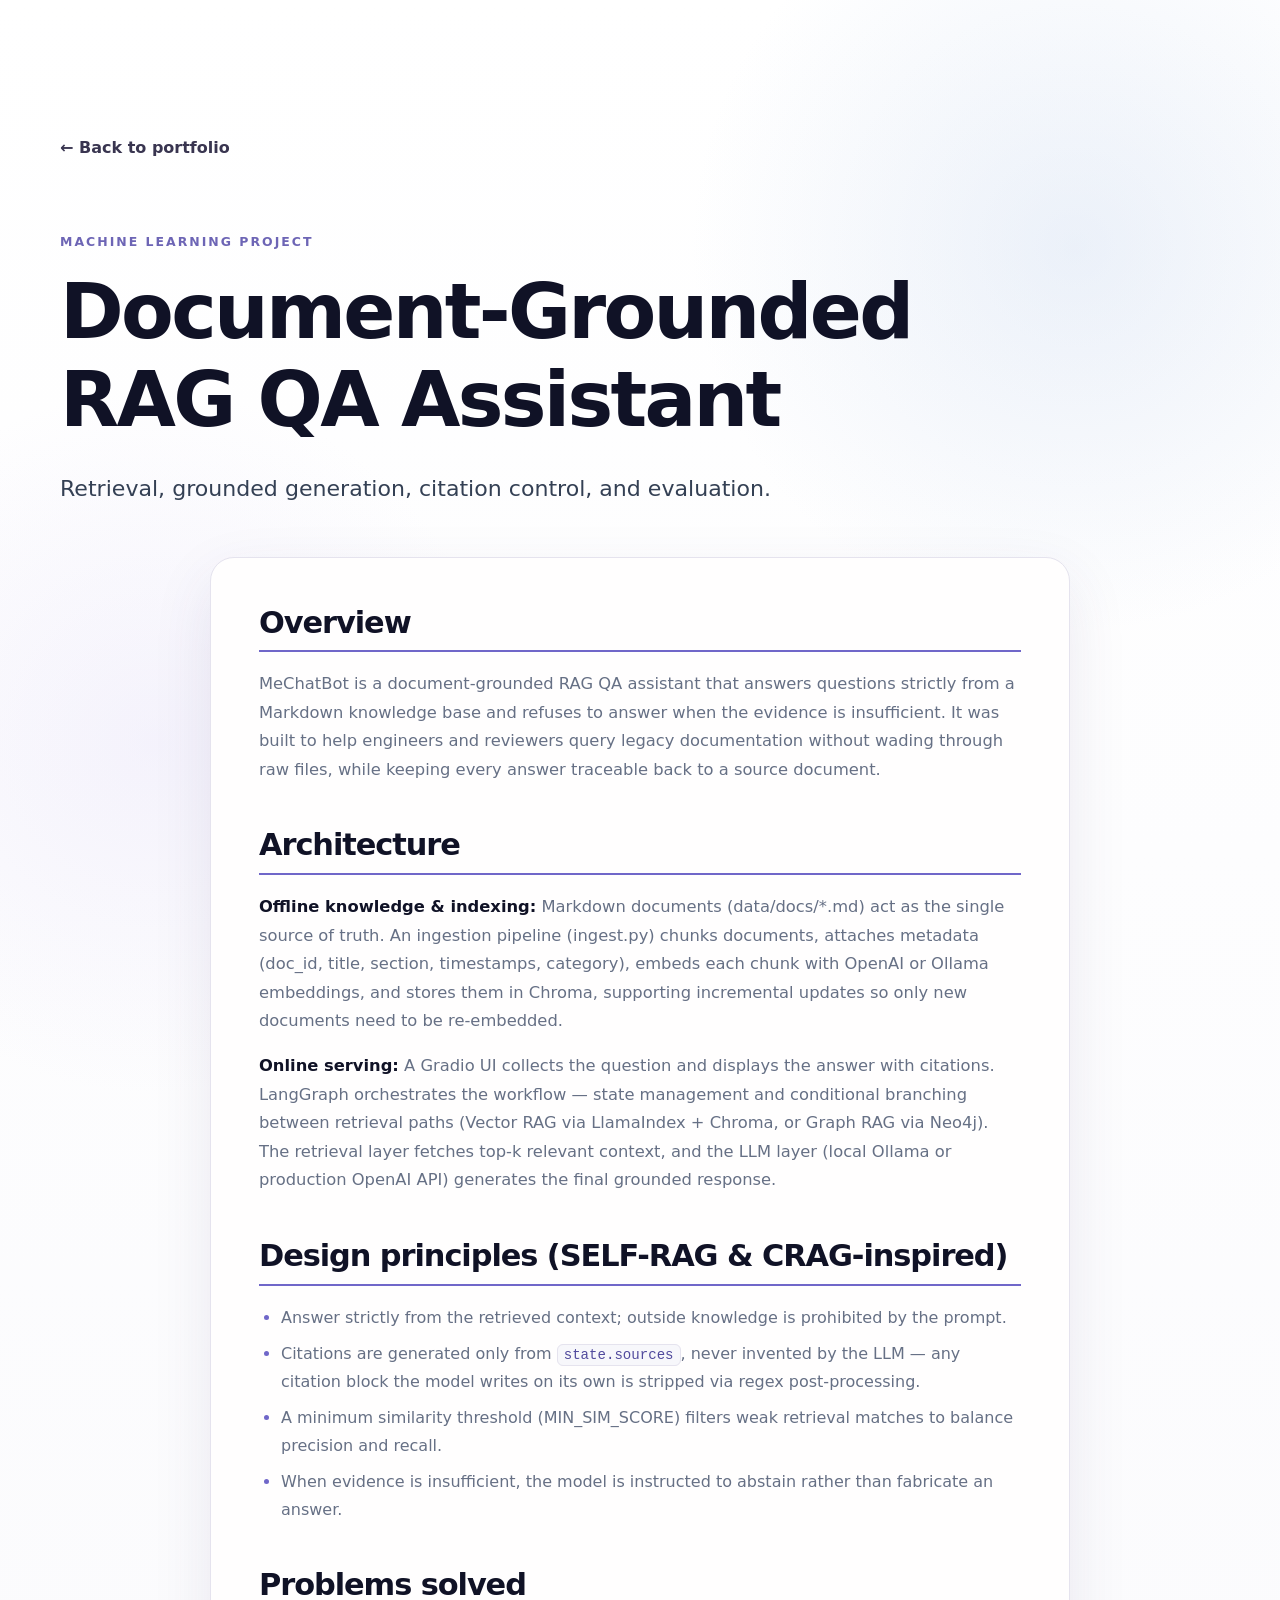
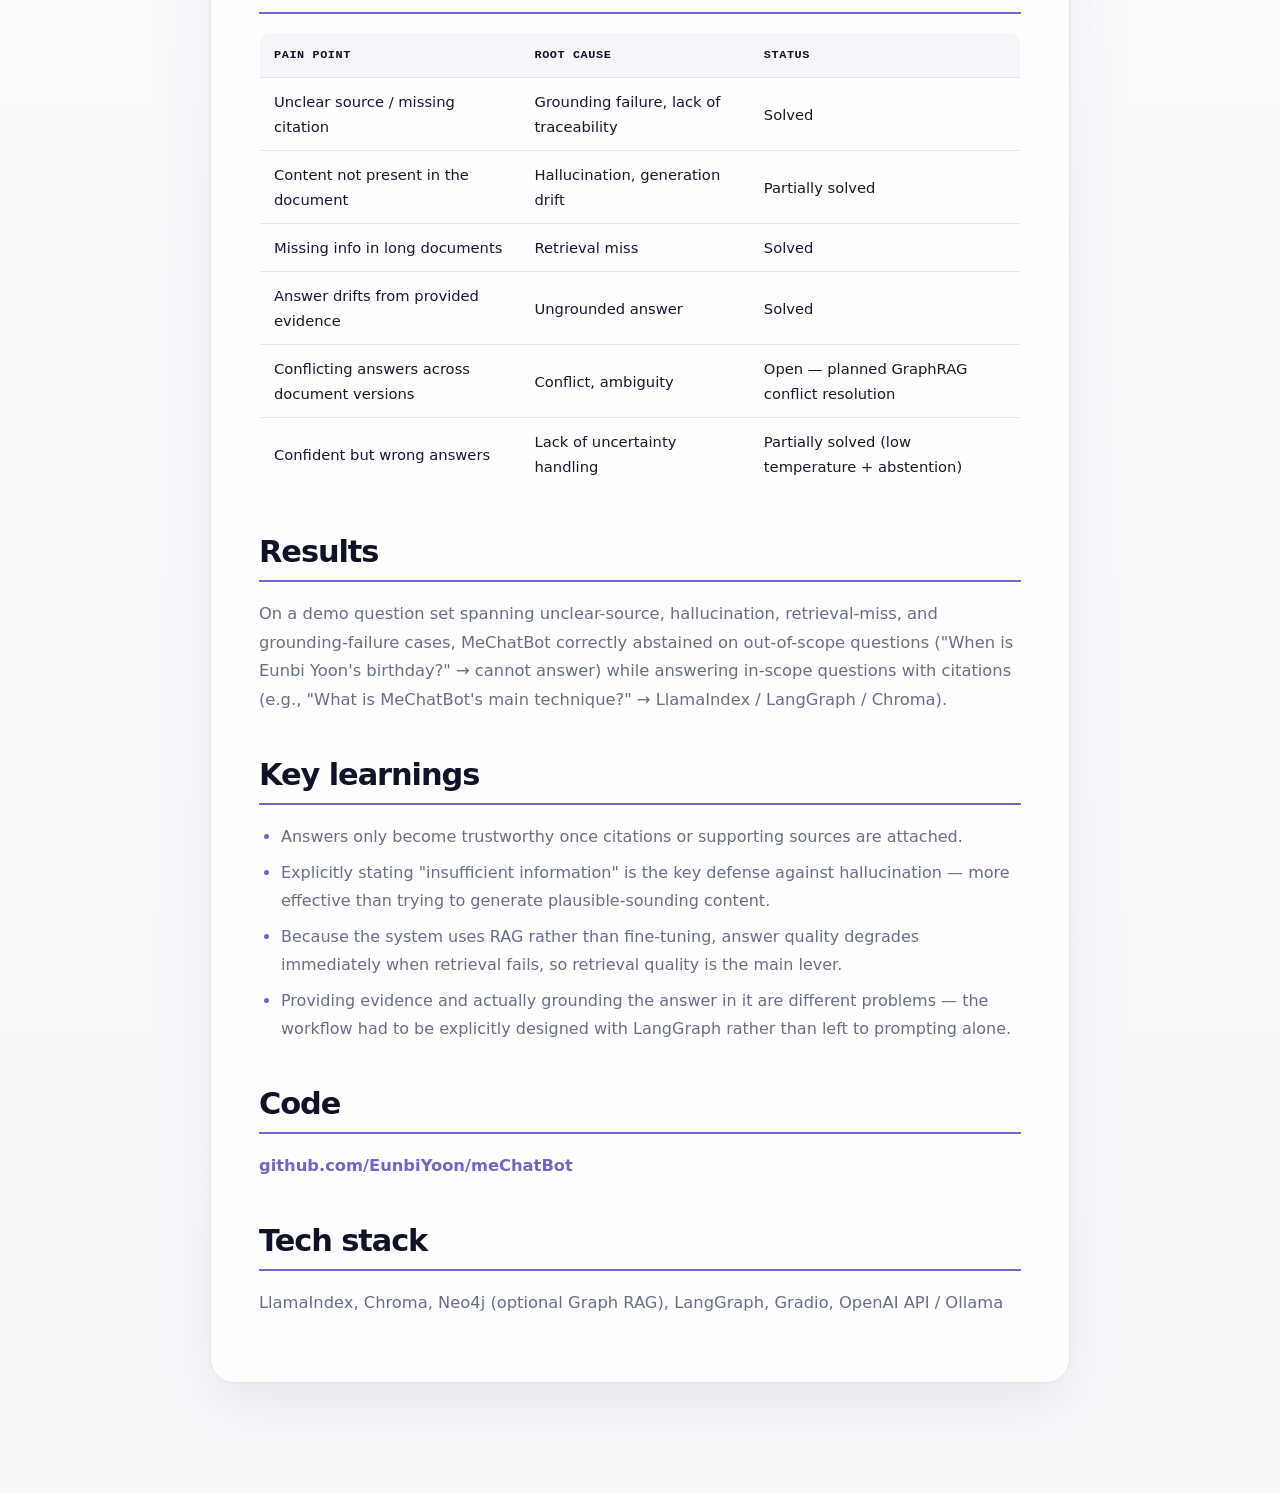
==== commit 225babc9: "update on 9/20" ====
--- a/pages/project-rag.html
+++ b/pages/project-rag.html
@@ -1,4 +1,4 @@
-<!doctype html><html><head><meta charset="utf-8"><meta name="viewport" content="width=device-width,initial-scale=1"><link rel="stylesheet" href="../styles/main.css"><title>Document-Grounded RAG QA Assistant | Eunbi Yoon</title></head><body><main class="section container"><a class="card-cta" href="../index.html#ml-projects">← Back to portfolio</a><p class="eyebrow" style="margin-top:70px">Machine Learning Project</p><h1 style="font-size:clamp(2.7rem,6vw,5rem)">Document-Grounded RAG QA Assistant</h1><p class="hero-description">Retrieval, grounded generation, citation control, and evaluation.</p><div class="contact-card" style="margin-top:50px;text-align:left">
+<!doctype html><html><head><meta charset="utf-8"><meta name="viewport" content="width=device-width,initial-scale=1"><link rel="stylesheet" href="../styles/main.css"><link rel="stylesheet" href="../styles/detail.css"><link rel="icon" type="image/svg+xml" href="../favicon.svg"><title>Document-Grounded RAG QA Assistant | Eunbi Yoon</title></head><body><main class="section container"><a class="card-cta" href="../index.html#ml-projects">← Back to portfolio</a><p class="eyebrow" style="margin-top:70px">Machine Learning Project</p><h1 style="font-size:clamp(2.7rem,6vw,5rem)">Document-Grounded RAG QA Assistant</h1><p class="hero-description">Retrieval, grounded generation, citation control, and evaluation.</p><div class="detail-card" style="margin-top:50px">
 <h2>Overview</h2>
 <p>MeChatBot is a document-grounded RAG QA assistant that answers questions strictly from a Markdown knowledge base and refuses to answer when the evidence is insufficient. It was built to help engineers and reviewers query legacy documentation without wading through raw files, while keeping every answer traceable back to a source document.</p>
 
@@ -15,14 +15,14 @@
 </ul>
 
 <h2>Problems solved</h2>
-<table style="width:100%;border-collapse:collapse;margin-top:10px">
-<tr style="border-bottom:1px solid #ccc"><th style="text-align:left;padding:6px 8px">Pain point</th><th style="text-align:left;padding:6px 8px">Root cause</th><th style="text-align:left;padding:6px 8px">Status</th></tr>
-<tr><td style="padding:6px 8px">Unclear source / missing citation</td><td style="padding:6px 8px">Grounding failure, lack of traceability</td><td style="padding:6px 8px">Solved</td></tr>
-<tr><td style="padding:6px 8px">Content not present in the document</td><td style="padding:6px 8px">Hallucination, generation drift</td><td style="padding:6px 8px">Partially solved</td></tr>
-<tr><td style="padding:6px 8px">Missing info in long documents</td><td style="padding:6px 8px">Retrieval miss</td><td style="padding:6px 8px">Solved</td></tr>
-<tr><td style="padding:6px 8px">Answer drifts from provided evidence</td><td style="padding:6px 8px">Ungrounded answer</td><td style="padding:6px 8px">Solved</td></tr>
-<tr><td style="padding:6px 8px">Conflicting answers across document versions</td><td style="padding:6px 8px">Conflict, ambiguity</td><td style="padding:6px 8px">Open — planned GraphRAG conflict resolution</td></tr>
-<tr><td style="padding:6px 8px">Confident but wrong answers</td><td style="padding:6px 8px">Lack of uncertainty handling</td><td style="padding:6px 8px">Partially solved (low temperature + abstention)</td></tr>
+<table>
+<tr><th>Pain point</th><th>Root cause</th><th>Status</th></tr>
+<tr><td>Unclear source / missing citation</td><td>Grounding failure, lack of traceability</td><td>Solved</td></tr>
+<tr><td>Content not present in the document</td><td>Hallucination, generation drift</td><td>Partially solved</td></tr>
+<tr><td>Missing info in long documents</td><td>Retrieval miss</td><td>Solved</td></tr>
+<tr><td>Answer drifts from provided evidence</td><td>Ungrounded answer</td><td>Solved</td></tr>
+<tr><td>Conflicting answers across document versions</td><td>Conflict, ambiguity</td><td>Open — planned GraphRAG conflict resolution</td></tr>
+<tr><td>Confident but wrong answers</td><td>Lack of uncertainty handling</td><td>Partially solved (low temperature + abstention)</td></tr>
 </table>
 
 <h2>Results</h2>
@@ -36,6 +36,9 @@
 <li>Providing evidence and actually grounding the answer in it are different problems — the workflow had to be explicitly designed with LangGraph rather than left to prompting alone.</li>
 </ul>
 
+<h2>Code</h2>
+<p><a href="https://github.com/EunbiYoon/meChatBot" target="_blank" rel="noopener">github.com/EunbiYoon/meChatBot</a></p>
+
 <h2>Tech stack</h2>
 <p>LlamaIndex, Chroma, Neo4j (optional Graph RAG), LangGraph, Gradio, OpenAI API / Ollama</p>
 </div></main></body></html>
--- a/styles/main.css
+++ b/styles/main.css
@@ -922,12 +922,7 @@
 .project-category { margin-top: 64px; }
 .project-category > h3 { margin-bottom: 24px; font-size: clamp(1.7rem, 3vw, 2.6rem); }
 .project-category + .project-category { margin-top: 88px; }
-.certification-section { background: var(--dark); color: white; }
-.certification-section h2, .certification-section h3 { color: white; }
-.certification-section .section-heading > div:last-child > p { color: #aebcd0; }
 .certification-grid { display: grid; grid-template-columns: repeat(3, 1fr); gap: 18px; }
-.certification-grid article { min-height: 220px; padding: 28px; background: var(--dark-soft); border: 1px solid rgba(255,255,255,.1); border-radius: var(--radius); }
-.certification-grid article > p:last-child { margin: 0; color: #aebcd0; }
 @media (max-width: 980px) { .certification-grid { grid-template-columns: 1fr; } }
 
 
@@ -939,9 +934,8 @@
 .card-image,.cert-image{position:relative;overflow:hidden;background:linear-gradient(135deg,#e9e6ff,#e9f5ff 52%,#ffeef6);isolation:isolate}.card-image{aspect-ratio:16/9}.card-image img,.cert-image img{width:100%;height:100%;object-fit:cover;display:block;transition:transform .5s ease}.visual-card:hover .card-image img,.cert-card:hover .cert-image img{transform:scale(1.045)}.card-image img:not([src]),.cert-image img:not([src]){display:none}.image-fallback{position:absolute;inset:0;display:grid;place-items:center;padding:30px;text-align:center;font-family:"Manrope",sans-serif;font-weight:800;font-size:1.25rem;color:#44506b;background:linear-gradient(135deg,rgba(226,220,255,.95),rgba(222,244,255,.92) 55%,rgba(255,226,241,.9));z-index:-1}.metric-badge{position:absolute;right:16px;bottom:16px;padding:8px 12px;border-radius:999px;background:rgba(9,17,36,.84);color:#fff;font-size:.78rem;font-weight:800;backdrop-filter:blur(10px)}
 .card-body{padding:28px}.card-body h3{font-size:clamp(1.35rem,2vw,1.85rem)}.card-meta{display:flex;justify-content:space-between;gap:14px;margin-bottom:13px;color:#6758e8;font-size:.75rem;font-weight:800;letter-spacing:.06em;text-transform:uppercase}.card-body>p{color:var(--muted)}.card-cta{display:inline-flex;align-items:center;gap:7px;margin-top:24px;color:#4e55df;font-weight:800}.card-cta b{transition:transform .2s ease}.visual-card:hover .card-cta b{transform:translate(3px,-3px)}
 .research-card:before,.ml-card:before{content:"";height:4px;background:linear-gradient(90deg,#7758ff,#4ca5ff,#f37bb6)}
-.certification-section{background:linear-gradient(135deg,#0b1220 0%,#151c38 45%,#251b4c 100%);color:white;position:relative;overflow:hidden}.certification-section:after{content:"";position:absolute;width:500px;height:500px;right:-160px;top:-180px;border-radius:50%;background:radial-gradient(circle,rgba(137,111,255,.32),transparent 67%)}.certification-section .section-heading,.certification-section .certification-grid{position:relative;z-index:1}.certification-section h2,.certification-section h3{color:white}.certification-section .section-heading>div:last-child>p{color:#c6cde0}.certification-grid{display:grid;grid-template-columns:repeat(3,minmax(0,1fr));gap:22px}.cert-card{overflow:hidden;background:rgba(255,255,255,.09);border:1px solid rgba(255,255,255,.16);border-radius:22px;box-shadow:0 18px 50px rgba(0,0,0,.18);backdrop-filter:blur(12px);transition:transform .28s ease,border-color .28s ease,background .28s ease}.cert-card:hover{transform:translateY(-7px) rotate(-.25deg);border-color:rgba(188,176,255,.62);background:rgba(255,255,255,.13)}.cert-image{aspect-ratio:4/3;background:linear-gradient(135deg,#2a2858,#183d68 60%,#49234f)}.cert-image .image-fallback{color:#eef1ff;background:linear-gradient(135deg,#34306c,#20527d 55%,#6a345f)}.cert-copy{padding:23px}.cert-copy .company{color:#c9c2ff}.cert-copy>p:last-child{color:#bbc5dc}
-@media(max-width:900px){.visual-card-grid,.certification-grid{grid-template-columns:1fr}.cert-card{display:grid;grid-template-columns:minmax(180px,.75fr) 1fr}.cert-image{aspect-ratio:auto;min-height:220px}}
-@media(max-width:600px){.card-body{padding:22px}.card-meta{flex-direction:column;gap:3px}.cert-card{display:block}.cert-image{aspect-ratio:4/3;min-height:0}}
+@media(max-width:900px){.visual-card-grid,.certification-grid{grid-template-columns:1fr}}
+@media(max-width:600px){.card-body{padding:22px}.card-meta{flex-direction:column;gap:3px}}
 
 /* Warm lilac / rose / peach palette override */
 :root{--accent:#b45f8d;--accent-dark:#8e466d;--dark:#211a22;--dark-soft:#30252f;--soft:#fff9f7;--line:#eadfdf;--muted:#6f6269;--ink:#332a30;--ink-strong:#241d21}
@@ -953,12 +947,6 @@
 .image-fallback{color:#6b4f5c;background:linear-gradient(135deg,rgba(248,218,228,.96),rgba(250,232,207,.94) 55%,rgba(238,221,236,.92))}
 .card-meta{color:#ad5c83}.card-cta{color:#a44f78}
 .research-card:before,.ml-card:before{background:linear-gradient(90deg,#c96893,#e7a36f,#b58ab9)}
-.certification-section{background:linear-gradient(135deg,#241b21 0%,#3a2833 48%,#50313d 100%)}
-.certification-section:after{background:radial-gradient(circle,rgba(224,139,169,.27),transparent 67%)}
-.cert-card:hover{border-color:rgba(241,190,207,.65)}
-.cert-image{background:linear-gradient(135deg,#5a3545,#704a43 58%,#61415f)}
-.cert-image .image-fallback{color:#fff8f6;background:linear-gradient(135deg,#674052,#805548 55%,#714d6c)}
-.cert-copy .company{color:#f1bdcf}
 
 /* ===== Pastel card-forward refresh ===== */
 :root {
@@ -1048,6 +1036,8 @@
   --pastel-sage: #e8f2ed;
   --pastel-peach: #f7eee4;
   --pastel-sky: #e9f1f6;
+  --neon-green: #39ff8f;
+  --neon-sky: #3fd9ff;
 }
 body {
   background:
@@ -1136,3 +1126,53 @@
   .hero-photo { max-width: 380px; margin-inline: auto; }
   .hero-photo-caption { left: 14px; }
 }
+
+/* ---------- certification lightbox ---------- */
+.cert-image {
+  cursor: zoom-in;
+}
+
+.lightbox-overlay {
+  position: fixed;
+  inset: 0;
+  z-index: 999;
+  display: flex;
+  align-items: center;
+  justify-content: center;
+  padding: 40px;
+  background: rgba(10, 12, 20, .82);
+  backdrop-filter: blur(4px);
+}
+
+.lightbox-overlay[hidden] {
+  display: none;
+}
+
+.lightbox-image {
+  max-width: min(90vw, 900px);
+  max-height: 86vh;
+  object-fit: contain;
+  border-radius: 12px;
+  background: var(--paper);
+  box-shadow: 0 30px 80px rgba(0, 0, 0, .45);
+}
+
+.lightbox-close {
+  position: absolute;
+  top: 24px;
+  right: 28px;
+  width: 42px;
+  height: 42px;
+  border: 1px solid rgba(255,255,255,.3);
+  border-radius: 50%;
+  background: rgba(255,255,255,.08);
+  color: #fff;
+  font-size: 1.1rem;
+  line-height: 1;
+  cursor: pointer;
+  transition: background .2s ease;
+}
+
+.lightbox-close:hover {
+  background: rgba(255,255,255,.18);
+}
--- a/styles/detail.css
+++ b/styles/detail.css
@@ -0,0 +1,67 @@
+/* Scoped styles for long-form project detail content, matching the site's design tokens */
+.detail-card{
+  max-width:860px;
+  margin-inline:auto;
+  padding:48px;
+  background:var(--paper);
+  border:1px solid var(--line);
+  border-radius:24px;
+  box-shadow:var(--shadow);
+  text-align:left;
+}
+.detail-card h2{
+  margin-top:44px;
+  padding-bottom:10px;
+  border-bottom:2px solid var(--accent);
+  font-size:clamp(1.35rem,2.4vw,1.9rem);
+  color:var(--ink-strong);
+}
+.detail-card h2:first-child{margin-top:0}
+.detail-card p{color:var(--muted);font-size:1.02rem;line-height:1.75}
+.detail-card strong{color:var(--ink-strong)}
+.detail-card em{color:var(--ink)}
+.detail-card ul,.detail-card ol{color:var(--muted);padding-left:22px;line-height:1.75}
+.detail-card li+li{margin-top:8px}
+.detail-card li::marker{color:var(--accent);font-weight:700}
+.detail-card code{
+  font-family:var(--mono, ui-monospace, monospace);
+  font-size:.88em;
+  padding:2px 6px;
+  background:var(--soft);
+  border:1px solid var(--line);
+  border-radius:6px;
+  color:var(--accent-dark);
+}
+.detail-card a{color:var(--accent);font-weight:700;border-bottom:1px solid transparent}
+.detail-card a:hover{color:var(--accent-dark);border-bottom-color:var(--accent-dark)}
+.detail-card table{
+  width:100%;
+  margin-top:14px;
+  border-collapse:collapse;
+  font-size:.92rem;
+  overflow:hidden;
+  border:1px solid var(--line);
+  border-radius:12px;
+}
+.detail-card th{
+  padding:12px 14px;
+  text-align:left;
+  background:var(--soft);
+  color:var(--ink-strong);
+  font-family:var(--mono, ui-monospace, monospace);
+  font-size:.74rem;
+  letter-spacing:.05em;
+  text-transform:uppercase;
+  border-bottom:1px solid var(--line);
+}
+.detail-card td{
+  padding:11px 14px;
+  border-bottom:1px solid var(--line);
+  color:var(--ink);
+}
+.detail-card tr:last-child td{border-bottom:none}
+.detail-card tr:hover td{background:var(--soft)}
+@media (max-width:720px){
+  .detail-card{padding:26px}
+  .detail-card table{display:block;overflow-x:auto;white-space:nowrap}
+}
